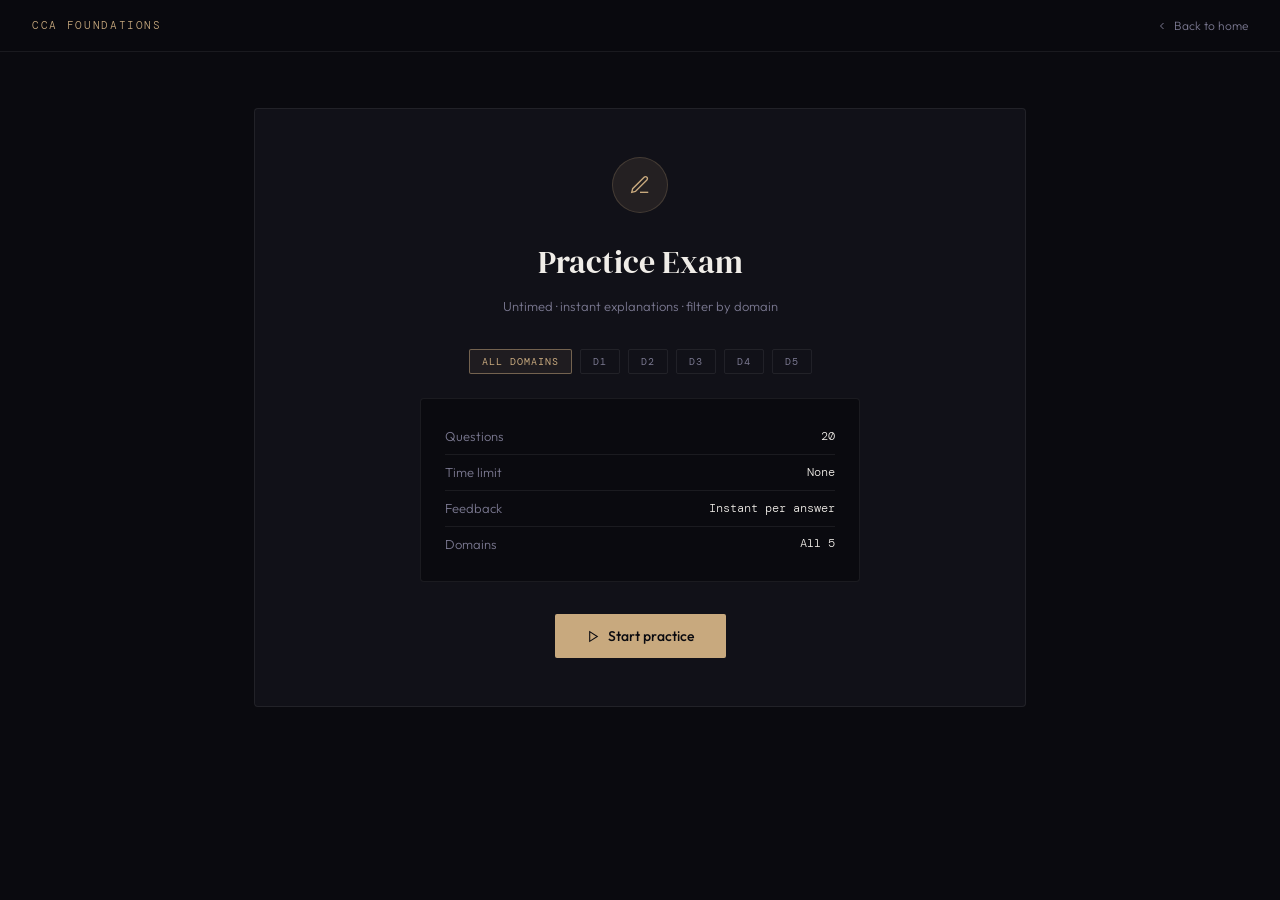
==== practice.html @ 958af28a "Add files via upload" ====
<!DOCTYPE html>
<html lang="en">
<head>
<meta charset="UTF-8">
<meta name="viewport" content="width=device-width, initial-scale=1.0">
<title>Practice Exam — CCA Foundations</title>
<link rel="preconnect" href="https://fonts.googleapis.com">
<link rel="preconnect" href="https://fonts.gstatic.com" crossorigin>
<link href="https://fonts.googleapis.com/css2?family=DM+Serif+Display:ital@0;1&family=DM+Mono:wght@400;500&family=Outfit:wght@300;400;500&display=swap" rel="stylesheet">
<link rel="stylesheet" href="exam-shared.css">
</head>
<body>

<nav>
  <a class="nav-logo" href="index.html">CCA Foundations</a>
  <a class="nav-back" href="index.html">
    <svg width="12" height="12" viewBox="0 0 24 24" fill="none" stroke="currentColor" stroke-width="2"><polyline points="15 18 9 12 15 6"/></svg>
    Back to home
  </a>
</nav>

<main>
  <div id="root"></div>
</main>

<script src="questions-practice.js"></script>
<script>
let state = {
  phase: 'intro',
  current: 0,
  answers: {},
  submitted: {},
  flagged: new Set(),
  filter: 'all'
};

const DOMAIN_NAMES = {1:'Agentic Architecture',2:'Tool Design & MCP',3:'Claude Code Config',4:'Prompt Eng & Output',5:'Context & Reliability'};
const DOMAIN_COLORS = {1:'#378ADD',2:'#1D9E75',3:'#BA7517',4:'#7F77DD',5:'#D85A30'};

function getQueue() {
  if (state.filter === 'all') return PRACTICE_Q.map((_,i) => i);
  const d = parseInt(state.filter);
  return PRACTICE_Q.map((q,i) => q.d === d ? i : -1).filter(x => x >= 0);
}

function render() {
  const root = document.getElementById('root');
  if (state.phase === 'intro') root.innerHTML = introHTML();
  else if (state.phase === 'exam') root.innerHTML = examHTML();
  else root.innerHTML = resultsHTML();
  attachHandlers();
}

function introHTML() {
  const queue = getQueue();
  return `
  <div class="intro-card" style="margin-top:1.5rem">
    <div class="intro-icon">
      <svg width="22" height="22" viewBox="0 0 24 24" fill="none" stroke="currentColor" stroke-width="1.5"><path d="M12 20h9"/><path d="M16.5 3.5a2.121 2.121 0 0 1 3 3L7 19l-4 1 1-4L16.5 3.5z"/></svg>
    </div>
    <h1>Practice Exam</h1>
    <p class="subtitle">Untimed · instant explanations · filter by domain</p>

    <div style="display:flex;gap:8px;justify-content:center;flex-wrap:wrap;margin-bottom:1.5rem">
      ${['all','1','2','3','4','5'].map(f => `
        <button onclick="setFilter('${f}')" style="font-family:'DM Mono',monospace;font-size:10px;letter-spacing:0.1em;text-transform:uppercase;padding:5px 12px;border-radius:2px;border:1px solid ${state.filter===f?'rgba(200,169,126,0.5)':'var(--border)'};background:${state.filter===f?'rgba(200,169,126,0.08)':'transparent'};color:${state.filter===f?'var(--accent)':'var(--muted)'};cursor:pointer;transition:all 0.15s">
          ${f==='all'?'All domains':'D'+f}
        </button>`).join('')}
    </div>

    <div class="rules-box">
      <div class="rule-row"><span class="rule-label">Questions</span><span class="rule-val">${queue.length}</span></div>
      <div class="rule-row"><span class="rule-label">Time limit</span><span class="rule-val">None</span></div>
      <div class="rule-row"><span class="rule-label">Feedback</span><span class="rule-val">Instant per answer</span></div>
      <div class="rule-row"><span class="rule-label">Domains</span><span class="rule-val">${state.filter==='all'?'All 5':'Domain '+state.filter+' only'}</span></div>
    </div>

    <button class="btn-start" onclick="startExam()">
      <svg width="13" height="13" viewBox="0 0 24 24" fill="none" stroke="currentColor" stroke-width="2"><polygon points="5 3 19 12 5 21 5 3"/></svg>
      Start practice
    </button>
  </div>`;
}

function setFilter(f) {
  state.filter = f;
  render();
}

function startExam() {
  state.queue = getQueue();
  state.current = 0;
  state.answers = {};
  state.submitted = {};
  state.flagged = new Set();
  state.phase = 'exam';
  render();
}

function examHTML() {
  const qi = state.queue[state.current];
  const q = PRACTICE_Q[qi];
  const total = state.queue.length;
  const answered = Object.keys(state.answers).length;
  const correct = Object.keys(state.submitted).filter(k => state.answers[state.queue[parseInt(k)]] === PRACTICE_Q[state.queue[parseInt(k)]].c).length;
  const isSub = state.submitted[state.current] !== undefined;
  const isFlagged = state.flagged.has(state.current);

  const qnavHTML = state.queue.map((qi2, i) => {
    let cls = 'qn';
    if (i === state.current) cls += ' current';
    else if (state.submitted[i] !== undefined) {
      cls += state.answers[state.queue[i]] === PRACTICE_Q[state.queue[i]].c ? ' correct-nav' : ' wrong-nav';
    } else if (state.answers[state.queue[i]] !== undefined) cls += ' answered';
    else if (state.flagged.has(i)) cls += ' flagged-nav';
    return `<button class="${cls}" onclick="goTo(${i})">${i+1}</button>`;
  }).join('');

  const optsHTML = q.opts.map((o, i) => {
    let cls = 'opt';
    if (isSub) {
      if (i === q.c) cls += ' correct';
      else if (state.answers[state.current] === i) cls += ' wrong';
    } else {
      if (state.answers[state.current] === i) cls += ' sel';
    }
    return `<button class="${cls}" onclick="pick(${i})" ${isSub?'disabled':''}><span class="opt-letter">${String.fromCharCode(65+i)}.</span><span>${o.replace(/`([^`]+)`/g,'<code>$1</code>')}</span></button>`;
  }).join('');

  const expCls = 'exp' + (isSub?' show':'') + (isSub && state.answers[state.current] !== q.c?' bad':'');

  return `
  <div style="display:flex;align-items:center;justify-content:space-between;padding:0.75rem 0;margin-bottom:0.75rem;gap:1rem;flex-wrap:wrap">
    <div style="display:flex;gap:16px;font-family:'DM Mono',monospace;font-size:11px;color:var(--muted)">
      <span>Answered: <strong style="color:var(--text)">${answered}/${total}</strong></span>
      <span>Correct: <strong style="color:var(--green)">${correct}</strong></span>
    </div>
    <button onclick="showResults()" style="font-family:'DM Mono',monospace;font-size:10px;text-transform:uppercase;letter-spacing:0.1em;padding:6px 14px;border-radius:2px;border:1px solid var(--border2);background:transparent;color:var(--muted);cursor:pointer">Finish &amp; review</button>
  </div>

  <div class="qnav">${qnavHTML}</div>

  <div class="q-card">
    <div class="q-top">
      <div>
        <span class="scenario-pill ${q.sc}">${q.s}</span>
        <div class="q-meta">Q${state.current+1} of ${total} &nbsp;·&nbsp; Domain ${q.d}</div>
      </div>
      <button class="flag-btn ${isFlagged?'flagged':''}" onclick="toggleFlag()">${isFlagged?'Flagged':'Flag'}</button>
    </div>
    <div class="q-text">${q.q.replace(/`([^`]+)`/g,'<code>$1</code>')}</div>
    <div class="opts">${optsHTML}</div>
    <div class="${expCls}">
      <div class="exp-hdr">${isSub?(state.answers[state.current]===q.c?'Correct':'Incorrect — correct: '+String.fromCharCode(65+q.c)):'Explanation'}</div>
      ${q.exp}
    </div>
    <div class="nav-row">
      <button class="btn btn-submit-ans" onclick="submitOne()" ${(state.answers[state.current]===undefined||isSub)?'disabled':''}>${isSub?'Submitted':'Submit answer'}</button>
      ${state.current>0?`<button class="btn" onclick="goTo(${state.current-1})">← Prev</button>`:''}
      ${state.current<total-1?`<button class="btn" onclick="goTo(${state.current+1})" ${!isSub?'disabled':''}>Next →</button>`:
        `<button class="btn btn-submit-ans" onclick="showResults()" ${!isSub?'disabled':''}>View results →</button>`}
      <button class="skip-link" onclick="skip()">skip</button>
    </div>
  </div>`;
}

function resultsHTML() {
  const total = state.queue.length;
  const correct = state.queue.filter((qi,i) => state.answers[i] === PRACTICE_Q[qi].c).length;
  const skipped = state.queue.filter((qi,i) => state.answers[i] === undefined).length;
  const pct = Math.round(correct/total*100);
  const scaled = Math.round(100+(correct/total)*900);
  const pass = scaled >= 720;

  const dMap = {};
  state.queue.forEach((qi,i) => {
    const d = PRACTICE_Q[qi].d;
    if (!dMap[d]) dMap[d] = {c:0,t:0};
    dMap[d].t++;
    if (state.answers[i]===PRACTICE_Q[qi].c) dMap[d].c++;
  });

  return `
  <div style="margin-top:1rem">
    <div class="score-grid">
      <div class="score-cell"><span class="score-num" style="color:${pass?'var(--green)':'var(--red)'}">${correct}/${total}</span><span class="score-lbl">Score</span></div>
      <div class="score-cell"><span class="score-num" style="color:${pass?'var(--green)':'var(--red)'}">${scaled}</span><span class="score-lbl">Scaled</span></div>
      <div class="score-cell"><span class="score-num" style="color:${pass?'var(--green)':'var(--red)'};">${pass?'Pass':'Fail'}</span><span class="score-lbl">Result</span></div>
      <div class="score-cell"><span class="score-num" style="font-size:2rem">${skipped}</span><span class="score-lbl">Skipped</span></div>
    </div>

    <div class="domain-breakdown">
      <div class="db-header">Performance by domain</div>
      ${Object.entries(dMap).map(([d,s]) => `
        <div class="db-row">
          <div class="db-label">D${d}: ${DOMAIN_NAMES[d]||''}</div>
          <div class="db-bar-bg"><div class="db-bar" style="width:${Math.round(s.c/s.t*100)}%;background:${DOMAIN_COLORS[d]||'#888'}"></div></div>
          <div class="db-pct">${s.c}/${s.t} (${Math.round(s.c/s.t*100)}%)</div>
        </div>`).join('')}
    </div>

    <div class="review-section">
      <div class="db-header">Question review</div>
      ${state.queue.map((qi,i) => {
        const q = PRACTICE_Q[qi];
        const ans = state.answers[i];
        const ok = ans === q.c;
        const skip = ans === undefined;
        return `<div class="review-item">
          <div class="ri ${skip?'ri-skip':ok?'ri-correct':'ri-wrong'}">${skip?'—':ok?'✓':'✗'}</div>
          <div class="ri-body">
            <div class="ri-meta">Q${i+1} · D${q.d} · ${q.s}</div>
            <div class="ri-q">${q.q.replace(/<code>|<\/code>/g,'').replace(/`([^`]+)`/g,'$1').substring(0,100)}…</div>
            ${!ok&&!skip?`<div class="ri-correction">Your: ${ans!==undefined?String.fromCharCode(65+ans):'—'} &nbsp;·&nbsp; Correct: ${String.fromCharCode(65+q.c)}</div>`:''}
            ${ok?`<div class="ri-ok">Correct</div>`:''}
          </div>
        </div>`;
      }).join('')}
    </div>

    <div style="display:flex;gap:1rem;flex-wrap:wrap">
      <button class="restart-btn" onclick="resetExam()">← Retake</button>
      <a href="proctored.html" style="display:inline-flex;align-items:center;gap:8px;padding:11px 24px;border-radius:2px;border:1px solid rgba(200,169,126,0.3);background:rgba(200,169,126,0.06);color:var(--accent);font-family:'Outfit',sans-serif;font-size:13px;text-decoration:none;margin-top:1.5rem">Try the proctored exam →</a>
    </div>
  </div>`;
}

function pick(i) {
  if (state.submitted[state.current] !== undefined) return;
  state.answers[state.current] = i;
  document.querySelectorAll('.opt').forEach((el,idx) => {
    el.className = 'opt' + (idx===i?' sel':'');
  });
  document.querySelector('.btn-submit-ans').disabled = false;
}

function submitOne() {
  if (state.answers[state.current] === undefined) return;
  if (state.submitted[state.current] !== undefined) return;
  state.submitted[state.current] = true;
  render();
}

function skip() {
  state.submitted[state.current] = true;
  if (state.current < state.queue.length - 1) goTo(state.current + 1);
  else showResults();
}

function toggleFlag() {
  if (state.flagged.has(state.current)) state.flagged.delete(state.current);
  else state.flagged.add(state.current);
  render();
}

function goTo(i) { state.current = i; render(); }
function showResults() { state.phase = 'results'; render(); }
function resetExam() { state.phase = 'intro'; render(); }

function attachHandlers() {
  window.setFilter = setFilter;
  window.startExam = startExam;
  window.pick = pick;
  window.submitOne = submitOne;
  window.skip = skip;
  window.toggleFlag = toggleFlag;
  window.goTo = goTo;
  window.showResults = showResults;
  window.resetExam = resetExam;
}

render();
</script>
</body>
</html>
---- exam-shared.css ----
/* exam-shared.css — shared styles for both exam pages */
:root {
  --bg: #0a0a0f;
  --surface: #111118;
  --surface2: #1a1a24;
  --border: rgba(255,255,255,0.07);
  --border2: rgba(255,255,255,0.14);
  --text: #f0ede8;
  --muted: #7a7890;
  --accent: #c8a97e;
  --accent2: #7e9cc8;
  --green: #6dbf8f;
  --red: #bf6d6d;
  --amber: #c8a040;
}

*, *::before, *::after { box-sizing: border-box; margin: 0; padding: 0; }
html { scroll-behavior: smooth; }

body {
  background: var(--bg);
  color: var(--text);
  font-family: 'Outfit', sans-serif;
  font-weight: 300;
  line-height: 1.6;
  min-height: 100vh;
}

/* NAV */
nav {
  position: sticky;
  top: 0;
  z-index: 100;
  display: flex;
  align-items: center;
  justify-content: space-between;
  padding: 1rem 2rem;
  border-bottom: 1px solid var(--border);
  background: rgba(10,10,15,0.95);
  backdrop-filter: blur(16px);
  gap: 1rem;
  flex-wrap: wrap;
}

.nav-logo {
  font-family: 'DM Mono', monospace;
  font-size: 11px;
  color: var(--accent);
  letter-spacing: 0.15em;
  text-transform: uppercase;
  text-decoration: none;
}

.nav-back {
  font-size: 12px;
  color: var(--muted);
  text-decoration: none;
  display: flex;
  align-items: center;
  gap: 6px;
  transition: color 0.2s;
}
.nav-back:hover { color: var(--text); }

/* MAIN */
main {
  max-width: 820px;
  margin: 0 auto;
  padding: 2rem 1.5rem 4rem;
}

/* INTRO CARD */
.intro-card {
  background: var(--surface);
  border: 1px solid var(--border);
  border-radius: 4px;
  padding: 3rem 2.5rem;
  text-align: center;
  margin-top: 1rem;
}

.intro-icon {
  width: 56px;
  height: 56px;
  border-radius: 50%;
  background: rgba(200,169,126,0.1);
  border: 1px solid rgba(200,169,126,0.2);
  display: flex;
  align-items: center;
  justify-content: center;
  margin: 0 auto 1.5rem;
  color: var(--accent);
}

.intro-card h1 {
  font-family: 'DM Serif Display', serif;
  font-size: 2rem;
  margin-bottom: 0.5rem;
  font-weight: 400;
}

.intro-card .subtitle {
  font-size: 13px;
  color: var(--muted);
  margin-bottom: 2rem;
}

.rules-box {
  background: var(--bg);
  border: 1px solid var(--border);
  border-radius: 4px;
  padding: 1.25rem 1.5rem;
  margin: 0 auto 2rem;
  max-width: 440px;
  text-align: left;
}

.rule-row {
  display: flex;
  justify-content: space-between;
  align-items: center;
  padding: 7px 0;
  border-bottom: 1px solid var(--border);
  font-size: 13px;
}

.rule-row:last-child { border-bottom: none; }
.rule-label { color: var(--muted); }
.rule-val { font-family: 'DM Mono', monospace; font-size: 12px; color: var(--text); }

.btn-start {
  display: inline-flex;
  align-items: center;
  gap: 8px;
  background: var(--accent);
  color: #0a0a0f;
  font-family: 'Outfit', sans-serif;
  font-size: 14px;
  font-weight: 500;
  padding: 13px 32px;
  border-radius: 2px;
  border: none;
  cursor: pointer;
  transition: opacity 0.2s;
}

.btn-start:hover { opacity: 0.85; }

/* TIMER BAR */
.timer-bar {
  display: flex;
  align-items: center;
  justify-content: space-between;
  padding: 12px 16px;
  background: var(--surface);
  border: 1px solid var(--border);
  border-radius: 4px;
  margin-bottom: 1rem;
  gap: 1rem;
  flex-wrap: wrap;
}

.timer-left { display: flex; align-items: center; gap: 20px; }

.t-label { font-size: 10px; color: var(--muted); text-transform: uppercase; letter-spacing: 0.1em; font-family: 'DM Mono', monospace; }
.t-val { font-size: 20px; font-weight: 500; font-family: 'DM Mono', monospace; color: var(--text); font-variant-numeric: tabular-nums; }
.t-val.warn { color: var(--amber); }
.t-val.danger { color: var(--red); animation: blink 1s ease infinite; }

@keyframes blink { 0%,100%{opacity:1} 50%{opacity:0.5} }

.pbar-wrap { display: flex; align-items: center; gap: 10px; }
.pbar-bg { width: 120px; height: 3px; background: var(--border2); border-radius: 2px; overflow: hidden; }
.pbar-fill { height: 100%; border-radius: 2px; background: var(--accent); transition: width 1s linear; }
.pbar-fill.warn { background: var(--amber); }
.pbar-fill.danger { background: var(--red); }

/* Q-NAV GRID */
.qnav {
  display: flex;
  flex-wrap: wrap;
  gap: 4px;
  margin-bottom: 1rem;
  padding: 12px;
  background: var(--surface);
  border: 1px solid var(--border);
  border-radius: 4px;
}

.qn {
  width: 28px;
  height: 28px;
  display: flex;
  align-items: center;
  justify-content: center;
  font-family: 'DM Mono', monospace;
  font-size: 10px;
  border-radius: 2px;
  border: 1px solid var(--border);
  background: var(--bg);
  color: var(--muted);
  cursor: pointer;
  transition: all 0.15s;
}

.qn:hover { border-color: var(--border2); color: var(--text); }
.qn.current { border-color: var(--accent); color: var(--accent); background: rgba(200,169,126,0.08); }
.qn.answered { background: var(--surface2); color: var(--text); border-color: var(--border2); }
.qn.correct-nav { background: rgba(109,191,143,0.12); border-color: rgba(109,191,143,0.4); color: var(--green); }
.qn.wrong-nav { background: rgba(191,109,109,0.12); border-color: rgba(191,109,109,0.4); color: var(--red); }
.qn.flagged-nav { border-color: var(--amber); color: var(--amber); background: rgba(200,160,64,0.08); }

/* Q-CARD */
.q-card {
  background: var(--surface);
  border: 1px solid var(--border);
  border-radius: 4px;
  padding: 1.75rem;
}

.q-top {
  display: flex;
  align-items: flex-start;
  justify-content: space-between;
  gap: 1rem;
  margin-bottom: 1rem;
}

.scenario-pill {
  display: inline-block;
  font-family: 'DM Mono', monospace;
  font-size: 10px;
  letter-spacing: 0.1em;
  text-transform: uppercase;
  padding: 3px 10px;
  border-radius: 2px;
  margin-bottom: 6px;
}

.sp-1 { background: rgba(109,191,143,0.1); color: #6dbf8f; border: 1px solid rgba(109,191,143,0.2); }
.sp-2 { background: rgba(126,156,200,0.1); color: #7e9cc8; border: 1px solid rgba(126,156,200,0.2); }
.sp-3 { background: rgba(200,169,126,0.1); color: #c8a97e; border: 1px solid rgba(200,169,126,0.2); }
.sp-4 { background: rgba(191,109,109,0.1); color: #bf6d6d; border: 1px solid rgba(191,109,109,0.2); }
.sp-5 { background: rgba(200,160,64,0.1); color: #c8a040; border: 1px solid rgba(200,160,64,0.2); }
.sp-6 { background: rgba(150,120,200,0.1); color: #9678c8; border: 1px solid rgba(150,120,200,0.2); }

.q-meta { font-size: 11px; color: var(--muted); font-family: 'DM Mono', monospace; }

.flag-btn {
  font-family: 'DM Mono', monospace;
  font-size: 10px;
  letter-spacing: 0.08em;
  text-transform: uppercase;
  padding: 5px 12px;
  border-radius: 2px;
  border: 1px solid var(--border);
  background: transparent;
  color: var(--muted);
  cursor: pointer;
  transition: all 0.2s;
  flex-shrink: 0;
}
.flag-btn:hover { border-color: var(--border2); color: var(--text); }
.flag-btn.flagged { border-color: var(--amber); color: var(--amber); background: rgba(200,160,64,0.08); }

.q-text {
  font-size: 14px;
  color: var(--text);
  line-height: 1.7;
  margin-bottom: 1.25rem;
}

.q-text code {
  font-family: 'DM Mono', monospace;
  font-size: 12px;
  background: var(--surface2);
  border: 1px solid var(--border2);
  padding: 1px 6px;
  border-radius: 2px;
  color: var(--accent);
}

/* OPTIONS */
.opts { display: flex; flex-direction: column; gap: 6px; }

.opt {
  width: 100%;
  text-align: left;
  background: var(--bg);
  border: 1px solid var(--border);
  border-radius: 2px;
  padding: 11px 14px;
  cursor: pointer;
  font-size: 13px;
  color: var(--text);
  line-height: 1.55;
  display: flex;
  gap: 12px;
  align-items: flex-start;
  font-family: 'Outfit', sans-serif;
  font-weight: 300;
  transition: border-color 0.15s, background 0.15s;
}
.opt:hover:not(:disabled) { border-color: var(--border2); background: var(--surface2); }
.opt:disabled { cursor: default; }

.opt-letter {
  font-family: 'DM Mono', monospace;
  font-size: 11px;
  color: var(--muted);
  min-width: 16px;
  margin-top: 2px;
  flex-shrink: 0;
}

.opt.sel { border-color: rgba(126,156,200,0.5); background: rgba(126,156,200,0.07); }
.opt.sel .opt-letter { color: var(--accent2); }

.opt.correct { border-color: rgba(109,191,143,0.5); background: rgba(109,191,143,0.07); }
.opt.correct .opt-letter { color: var(--green); }

.opt.wrong { border-color: rgba(191,109,109,0.5); background: rgba(191,109,109,0.07); }
.opt.wrong .opt-letter { color: var(--red); }

.opt code {
  font-family: 'DM Mono', monospace;
  font-size: 11px;
  background: var(--surface2);
  border: 1px solid var(--border2);
  padding: 0 5px;
  border-radius: 2px;
  color: var(--accent);
}

/* EXPLANATION */
.exp {
  margin-top: 1rem;
  padding: 12px 14px;
  background: var(--bg);
  border: 1px solid var(--border);
  border-left: 2px solid var(--green);
  border-radius: 2px;
  font-size: 12px;
  color: var(--muted);
  line-height: 1.65;
  display: none;
}
.exp.show { display: block; }
.exp.bad { border-left-color: var(--red); }
.exp-hdr { font-family: 'DM Mono', monospace; font-size: 10px; text-transform: uppercase; letter-spacing: 0.1em; margin-bottom: 6px; color: var(--text); }

/* NAV ROW */
.nav-row {
  display: flex;
  gap: 8px;
  margin-top: 1.25rem;
  flex-wrap: wrap;
  align-items: center;
}

.btn {
  padding: 9px 18px;
  border-radius: 2px;
  border: 1px solid var(--border2);
  background: transparent;
  color: var(--text);
  font-family: 'Outfit', sans-serif;
  font-size: 13px;
  cursor: pointer;
  transition: background 0.15s;
}
.btn:hover { background: var(--surface2); }
.btn:disabled { opacity: 0.35; cursor: default; }

.btn-submit-ans {
  background: var(--accent);
  border-color: var(--accent);
  color: #0a0a0f;
  font-weight: 500;
}
.btn-submit-ans:hover { opacity: 0.85; background: var(--accent); }

.btn-end {
  background: var(--red);
  border-color: var(--red);
  color: #fff;
  font-weight: 500;
  font-size: 12px;
  padding: 8px 16px;
}
.btn-end:hover { opacity: 0.85; background: var(--red); }

.skip-link {
  font-size: 12px;
  color: var(--muted);
  background: none;
  border: none;
  cursor: pointer;
  font-family: 'Outfit', sans-serif;
  text-decoration: underline;
  padding: 0;
}
.skip-link:hover { color: var(--text); }

/* RESULTS */
.score-grid {
  display: grid;
  grid-template-columns: repeat(auto-fit, minmax(140px, 1fr));
  gap: 1px;
  background: var(--border);
  border: 1px solid var(--border);
  border-radius: 4px;
  overflow: hidden;
  margin-bottom: 1.5rem;
}

.score-cell {
  background: var(--surface);
  padding: 1.25rem;
  text-align: center;
}

.score-num {
  font-family: 'DM Serif Display', serif;
  font-size: 2.5rem;
  display: block;
  line-height: 1;
  margin-bottom: 6px;
}

.score-lbl {
  font-size: 11px;
  color: var(--muted);
  text-transform: uppercase;
  letter-spacing: 0.08em;
  font-family: 'DM Mono', monospace;
}

.domain-breakdown { margin-bottom: 1.5rem; }

.db-header {
  font-family: 'DM Mono', monospace;
  font-size: 10px;
  text-transform: uppercase;
  letter-spacing: 0.12em;
  color: var(--muted);
  margin-bottom: 10px;
  padding: 0 0 8px;
  border-bottom: 1px solid var(--border);
}

.db-row {
  display: flex;
  align-items: center;
  gap: 12px;
  padding: 10px 0;
  border-bottom: 1px solid var(--border);
  font-size: 12px;
}
.db-row:last-child { border-bottom: none; }

.db-label { flex: 1; color: var(--text); }
.db-bar-bg { width: 100px; height: 3px; background: var(--border2); border-radius: 2px; overflow: hidden; flex-shrink: 0; }
.db-bar { height: 100%; border-radius: 2px; }
.db-pct { font-family: 'DM Mono', monospace; font-size: 11px; color: var(--muted); min-width: 50px; text-align: right; }

.review-section { margin-bottom: 1.5rem; }

.review-item {
  display: flex;
  gap: 10px;
  padding: 10px 0;
  border-bottom: 1px solid var(--border);
  font-size: 12px;
  align-items: flex-start;
}
.review-item:last-child { border-bottom: none; }

.ri { min-width: 16px; font-size: 13px; }
.ri-correct { color: var(--green); }
.ri-wrong { color: var(--red); }
.ri-skip { color: var(--muted); }

.ri-body { flex: 1; }
.ri-meta { font-family: 'DM Mono', monospace; font-size: 10px; color: var(--muted); margin-bottom: 3px; }
.ri-q { color: var(--text); line-height: 1.5; }
.ri-correction { font-size: 11px; color: var(--red); margin-top: 3px; }
.ri-ok { font-size: 11px; color: var(--green); margin-top: 3px; }

.timed-out {
  background: rgba(191,109,109,0.1);
  border: 1px solid rgba(191,109,109,0.3);
  border-radius: 4px;
  padding: 12px 16px;
  font-size: 13px;
  color: var(--red);
  margin-bottom: 1rem;
  font-family: 'DM Mono', monospace;
}

.restart-btn {
  display: inline-flex;
  align-items: center;
  gap: 8px;
  padding: 11px 24px;
  border-radius: 2px;
  border: 1px solid var(--border2);
  background: transparent;
  color: var(--text);
  font-family: 'Outfit', sans-serif;
  font-size: 13px;
  cursor: pointer;
  margin-top: 1.5rem;
  transition: background 0.15s;
}
.restart-btn:hover { background: var(--surface2); }
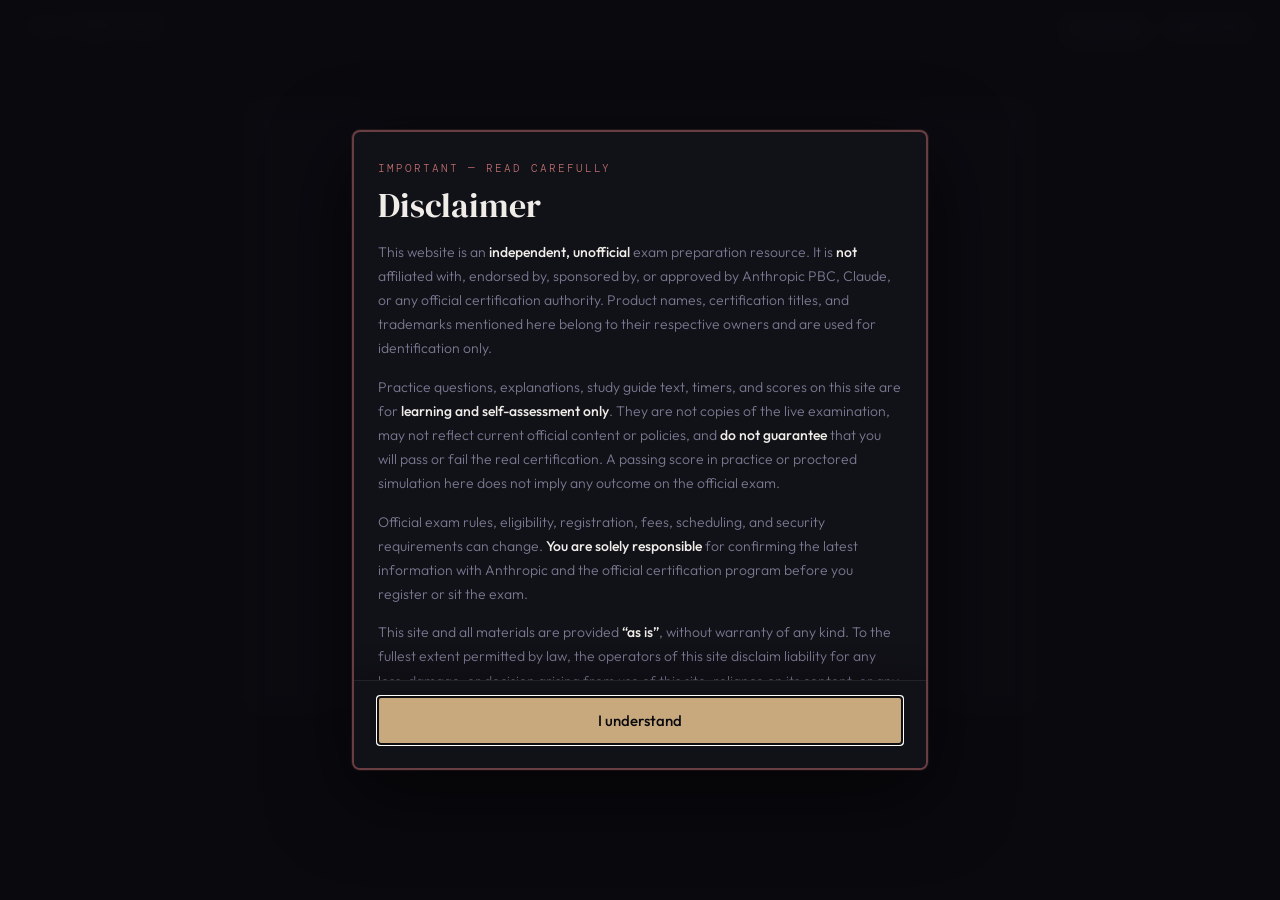
==== commit d82c9e75: "disclaimer" ====
--- a/practice.html
+++ b/practice.html
@@ -8,15 +8,27 @@
 <link rel="preconnect" href="https://fonts.gstatic.com" crossorigin>
 <link href="https://fonts.googleapis.com/css2?family=DM+Serif+Display:ital@0;1&family=DM+Mono:wght@400;500&family=Outfit:wght@300;400;500&display=swap" rel="stylesheet">
 <link rel="stylesheet" href="exam-shared.css">
+<link rel="stylesheet" href="disclaimer-modal.css">
+<script type="text/javascript">
+    (function(c,l,a,r,i,t,y){
+        c[a]=c[a]||function(){(c[a].q=c[a].q||[]).push(arguments)};
+        t=l.createElement(r);t.async=1;t.src="https://www.clarity.ms/tag/"+i;
+        y=l.getElementsByTagName(r)[0];y.parentNode.insertBefore(t,y);
+    })(window, document, "clarity", "script", "w9178he6sz");
+</script>
+<script src="disclaimer-modal.js" defer></script>
 </head>
 <body>
 
 <nav>
   <a class="nav-logo" href="index.html">CCA Foundations</a>
-  <a class="nav-back" href="index.html">
-    <svg width="12" height="12" viewBox="0 0 24 24" fill="none" stroke="currentColor" stroke-width="2"><polyline points="15 18 9 12 15 6"/></svg>
-    Back to home
-  </a>
+  <div class="nav-disclaimer-wrap">
+    <button type="button" class="js-open-disclaimer">Disclaimer</button>
+    <a class="nav-back" href="index.html">
+      <svg width="12" height="12" viewBox="0 0 24 24" fill="none" stroke="currentColor" stroke-width="2"><polyline points="15 18 9 12 15 6"/></svg>
+      Back to home
+    </a>
+  </div>
 </nav>
 
 <main>
--- a/disclaimer-modal.css
+++ b/disclaimer-modal.css
@@ -0,0 +1,160 @@
+/* Disclaimer modal — shared across pages */
+.disclaimer-modal-overlay {
+  position: fixed;
+  inset: 0;
+  z-index: 10000;
+  display: flex;
+  align-items: center;
+  justify-content: center;
+  padding: 1.25rem;
+  background: rgba(10, 10, 15, 0.82);
+  backdrop-filter: blur(10px);
+  opacity: 0;
+  visibility: hidden;
+  transition: opacity 0.25s ease, visibility 0.25s ease;
+}
+
+.disclaimer-modal-overlay.is-open {
+  opacity: 1;
+  visibility: visible;
+}
+
+.disclaimer-modal-panel {
+  width: 100%;
+  max-width: 36rem;
+  max-height: min(88vh, 40rem);
+  display: flex;
+  flex-direction: column;
+  overflow: hidden;
+  border: 2px solid rgba(191, 109, 109, 0.5);
+  border-radius: 8px;
+  background: var(--surface, #111118);
+  box-shadow: 0 24px 80px rgba(0, 0, 0, 0.55), 0 0 0 1px rgba(191, 109, 109, 0.15);
+  padding: 0;
+}
+
+/* Only the legal copy scrolls; button stays visible at the bottom */
+.disclaimer-modal-scroll {
+  flex: 1 1 auto;
+  min-height: 0;
+  overflow-y: auto;
+  padding: 1.75rem 1.5rem 1rem;
+  -webkit-overflow-scrolling: touch;
+}
+
+.disclaimer-modal-kicker {
+  font-family: 'DM Mono', monospace;
+  font-size: 11px;
+  letter-spacing: 0.18em;
+  text-transform: uppercase;
+  color: var(--red, #bf6d6d);
+  display: block;
+  margin-bottom: 0.5rem;
+}
+
+.disclaimer-modal-title {
+  font-family: 'DM Serif Display', serif;
+  font-size: clamp(1.5rem, 4vw, 2.15rem);
+  line-height: 1.12;
+  color: var(--text, #f0ede8);
+  margin-bottom: 1rem;
+  font-weight: 400;
+}
+
+.disclaimer-modal-body p {
+  font-size: 14px;
+  color: var(--muted, #7a7890);
+  line-height: 1.72;
+  margin-bottom: 0.9rem;
+  max-width: 65ch;
+}
+
+.disclaimer-modal-body p:last-of-type {
+  margin-bottom: 0;
+}
+
+.disclaimer-modal-body strong {
+  color: var(--text, #f0ede8);
+  font-weight: 500;
+}
+
+.disclaimer-modal-actions {
+  flex-shrink: 0;
+  margin-top: 0;
+  padding: 1rem 1.5rem 1.5rem;
+  border-top: 1px solid var(--border, rgba(255, 255, 255, 0.07));
+  background: var(--surface, #111118);
+  box-shadow: 0 -8px 24px rgba(0, 0, 0, 0.25);
+}
+
+.disclaimer-modal-btn {
+  width: 100%;
+  font-family: 'Outfit', sans-serif;
+  font-size: 15px;
+  font-weight: 500;
+  padding: 14px 20px;
+  border: none;
+  border-radius: 2px;
+  cursor: pointer;
+  background: var(--accent, #c8a97e);
+  color: #0a0a0f;
+  transition: opacity 0.2s;
+}
+
+.disclaimer-modal-btn:hover {
+  opacity: 0.9;
+}
+
+body.disclaimer-modal-open {
+  overflow: hidden;
+}
+
+/* Trigger link / button in nav or footer */
+.js-open-disclaimer {
+  font-family: 'DM Mono', monospace;
+  font-size: 11px;
+  letter-spacing: 0.06em;
+  color: var(--muted, #7a7890);
+  background: none;
+  border: none;
+  cursor: pointer;
+  text-decoration: underline;
+  text-underline-offset: 3px;
+  padding: 0;
+}
+
+.js-open-disclaimer:hover {
+  color: var(--text, #f0ede8);
+}
+
+.nav-disclaimer-wrap {
+  display: flex;
+  align-items: center;
+  gap: 0.75rem;
+}
+
+/* Home page nav: match .nav-links link style */
+.nav-links button.js-open-disclaimer {
+  font-family: 'Outfit', sans-serif;
+  font-size: 13px;
+  font-weight: 300;
+  color: var(--muted, #7a7890);
+  letter-spacing: 0.02em;
+  text-decoration: none;
+  background: none;
+  border: none;
+  cursor: pointer;
+  padding: 0;
+  transition: color 0.2s;
+}
+
+.nav-links button.js-open-disclaimer:hover {
+  color: var(--text, #f0ede8);
+}
+
+footer .js-open-disclaimer {
+  font-size: 12px;
+  color: var(--muted, #7a7890);
+  text-decoration: underline;
+  text-underline-offset: 2px;
+}
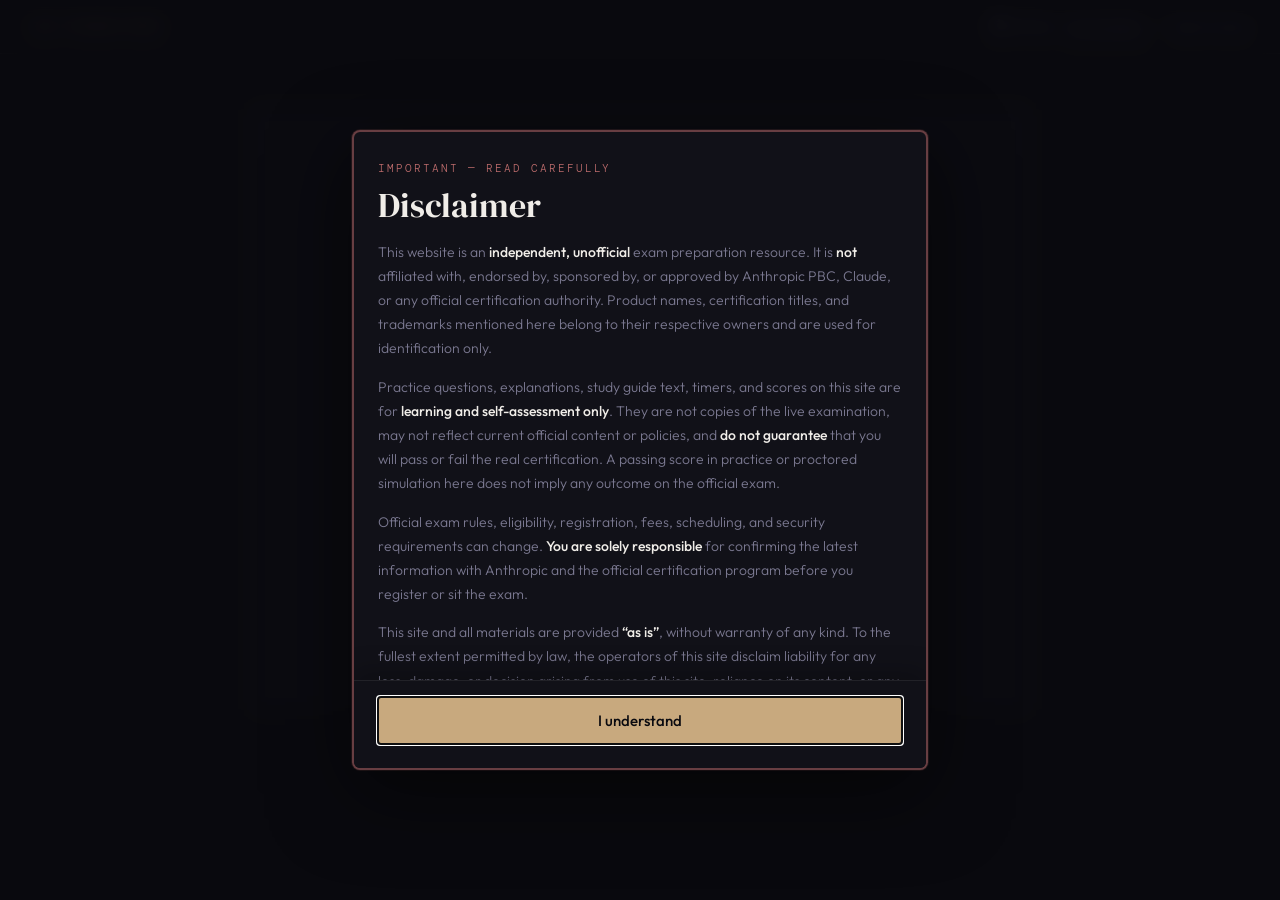
==== commit 54b6949f: "add GH" ====
--- a/practice.html
+++ b/practice.html
@@ -23,6 +23,10 @@
 <nav>
   <a class="nav-logo" href="index.html">CCA Foundations</a>
   <div class="nav-disclaimer-wrap">
+    <a class="nav-github" href="https://github.com/hkyip/cca-exam-prep" target="_blank" rel="noopener noreferrer" aria-label="Star cca-exam-prep on GitHub">
+      <svg width="14" height="14" viewBox="0 0 24 24" aria-hidden="true"><path fill="currentColor" d="M12 0C5.374 0 0 5.373 0 12c0 5.302 3.438 9.8 8.207 11.387.599.111.793-.261.793-.577v-2.234c-3.338.726-4.033-1.416-4.033-1.416-.546-1.387-1.333-1.756-1.333-1.756-1.089-.745.083-.729.083-.729 1.205.084 1.839 1.237 1.839 1.237 1.07 1.834 2.807 1.304 3.492.997.107-.775.418-1.305.762-1.604-2.665-.305-5.467-1.334-5.467-5.931 0-1.311.469-2.381 1.236-3.221-.124-.303-.535-1.524.117-3.176 0 0 1.008-.322 3.301 1.23.957-.266 1.983-.399 3.003-.404 1.02.005 2.047.138 3.006.404 2.291-1.552 3.297-1.23 3.297-1.23.653 1.653.242 2.874.118 3.176.77.84 1.235 1.911 1.235 3.221 0 4.609-2.807 5.624-5.479 5.921.43.372.823 1.102.823 2.222v3.293c0 .319.192.694.801.576C20.566 21.797 24 17.3 24 12c0-6.627-5.373-12-12-12z"/></svg>
+      GitHub
+    </a>
     <button type="button" class="js-open-disclaimer">Disclaimer</button>
     <a class="nav-back" href="index.html">
       <svg width="12" height="12" viewBox="0 0 24 24" fill="none" stroke="currentColor" stroke-width="2"><polyline points="15 18 9 12 15 6"/></svg>
--- a/disclaimer-modal.css
+++ b/disclaimer-modal.css
@@ -133,6 +133,29 @@
   gap: 0.75rem;
 }
 
+/* GitHub repo link (star on GitHub) */
+a.nav-github {
+  display: inline-flex;
+  align-items: center;
+  gap: 6px;
+  font-family: 'Outfit', sans-serif;
+  font-size: 13px;
+  font-weight: 300;
+  color: var(--muted, #7a7890);
+  text-decoration: none;
+  letter-spacing: 0.02em;
+  transition: color 0.2s;
+}
+
+a.nav-github:hover {
+  color: var(--text, #f0ede8);
+}
+
+a.nav-github svg {
+  flex-shrink: 0;
+  opacity: 0.95;
+}
+
 /* Home page nav: match .nav-links link style */
 .nav-links button.js-open-disclaimer {
   font-family: 'Outfit', sans-serif;
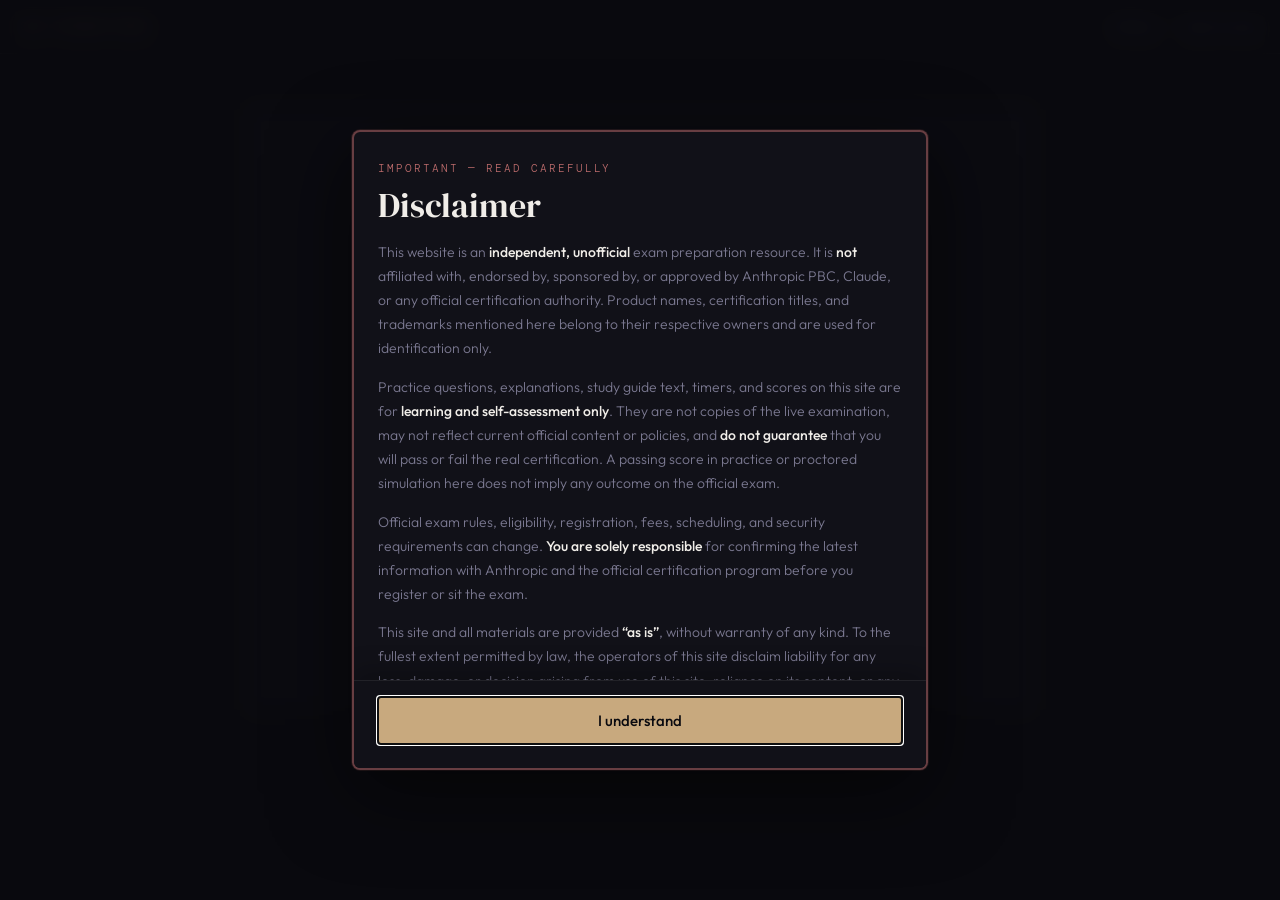
==== commit cc61fc62: "responsive" ====
--- a/practice.html
+++ b/practice.html
@@ -2,7 +2,7 @@
 <html lang="en">
 <head>
 <meta charset="UTF-8">
-<meta name="viewport" content="width=device-width, initial-scale=1.0">
+<meta name="viewport" content="width=device-width, initial-scale=1.0, viewport-fit=cover">
 <title>Practice Exam — CCA Foundations</title>
 <link rel="preconnect" href="https://fonts.googleapis.com">
 <link rel="preconnect" href="https://fonts.gstatic.com" crossorigin>
@@ -24,10 +24,9 @@
   <a class="nav-logo" href="index.html">CCA Foundations</a>
   <div class="nav-disclaimer-wrap">
     <a class="nav-github" href="https://github.com/hkyip/cca-exam-prep" target="_blank" rel="noopener noreferrer" aria-label="Star cca-exam-prep on GitHub">
-      <svg width="14" height="14" viewBox="0 0 24 24" aria-hidden="true"><path fill="currentColor" d="M12 0C5.374 0 0 5.373 0 12c0 5.302 3.438 9.8 8.207 11.387.599.111.793-.261.793-.577v-2.234c-3.338.726-4.033-1.416-4.033-1.416-.546-1.387-1.333-1.756-1.333-1.756-1.089-.745.083-.729.083-.729 1.205.084 1.839 1.237 1.839 1.237 1.07 1.834 2.807 1.304 3.492.997.107-.775.418-1.305.762-1.604-2.665-.305-5.467-1.334-5.467-5.931 0-1.311.469-2.381 1.236-3.221-.124-.303-.535-1.524.117-3.176 0 0 1.008-.322 3.301 1.23.957-.266 1.983-.399 3.003-.404 1.02.005 2.047.138 3.006.404 2.291-1.552 3.297-1.23 3.297-1.23.653 1.653.242 2.874.118 3.176.77.84 1.235 1.911 1.235 3.221 0 4.609-2.807 5.624-5.479 5.921.43.372.823 1.102.823 2.222v3.293c0 .319.192.694.801.576C20.566 21.797 24 17.3 24 12c0-6.627-5.373-12-12-12z"/></svg>
+      
       GitHub
     </a>
-    <button type="button" class="js-open-disclaimer">Disclaimer</button>
     <a class="nav-back" href="index.html">
       <svg width="12" height="12" viewBox="0 0 24 24" fill="none" stroke="currentColor" stroke-width="2"><polyline points="15 18 9 12 15 6"/></svg>
       Back to home
--- a/exam-shared.css
+++ b/exam-shared.css
@@ -24,6 +24,8 @@
   font-weight: 300;
   line-height: 1.6;
   min-height: 100vh;
+  min-height: 100dvh;
+  overflow-x: hidden;
 }
 
 /* NAV */
@@ -34,7 +36,8 @@
   display: flex;
   align-items: center;
   justify-content: space-between;
-  padding: 1rem 2rem;
+  padding: 1rem max(1.25rem, env(safe-area-inset-right)) 1rem max(1.25rem, env(safe-area-inset-left));
+  padding-top: max(1rem, env(safe-area-inset-top));
   border-bottom: 1px solid var(--border);
   background: rgba(10,10,15,0.95);
   backdrop-filter: blur(16px);
@@ -66,7 +69,7 @@
 main {
   max-width: 820px;
   margin: 0 auto;
-  padding: 2rem 1.5rem 4rem;
+  padding: 2rem max(1.25rem, env(safe-area-inset-right)) max(4rem, env(safe-area-inset-bottom)) max(1.25rem, env(safe-area-inset-left));
 }
 
 /* INTRO CARD */
@@ -514,3 +517,113 @@
   transition: background 0.15s;
 }
 .restart-btn:hover { background: var(--surface2); }
+
+/* ---- Mobile / narrow viewports ---- */
+@media (max-width: 640px) {
+  nav {
+    flex-direction: column;
+    align-items: stretch;
+  }
+
+  .nav-disclaimer-wrap {
+    flex-wrap: wrap;
+    justify-content: flex-end;
+    gap: 0.5rem 0.75rem;
+  }
+
+  .intro-card {
+    padding: 2rem 1.25rem;
+  }
+
+  .timer-bar {
+    flex-direction: column;
+    align-items: stretch;
+  }
+
+  .timer-left {
+    flex-wrap: wrap;
+    justify-content: space-between;
+    width: 100%;
+  }
+
+  .pbar-wrap {
+    width: 100%;
+    justify-content: flex-end;
+  }
+
+  .pbar-bg {
+    flex: 1;
+    min-width: 60px;
+    max-width: 100%;
+  }
+
+  .q-card {
+    padding: 1.25rem 1rem;
+  }
+
+  .q-top {
+    flex-direction: column;
+    align-items: flex-start;
+  }
+
+  .flag-btn {
+    align-self: flex-start;
+  }
+
+  .q-text {
+    overflow-wrap: anywhere;
+    word-break: break-word;
+  }
+
+  .opt {
+    padding: 12px 12px;
+    min-height: 44px;
+  }
+
+  .db-row {
+    flex-wrap: wrap;
+    gap: 8px;
+  }
+
+  .db-label {
+    flex: 1 1 100%;
+  }
+
+  .db-bar-bg {
+    flex: 1;
+    min-width: 0;
+    width: auto;
+    max-width: 100%;
+  }
+
+  .db-pct {
+    flex: 0 0 auto;
+    text-align: left;
+  }
+
+  .score-grid {
+    grid-template-columns: 1fr 1fr;
+  }
+
+  .qn {
+    width: 26px;
+    height: 26px;
+    font-size: 9px;
+  }
+}
+
+@media (max-width: 380px) {
+  a.nav-github {
+    font-size: 0;
+    gap: 0;
+    padding: 6px;
+    min-width: 44px;
+    min-height: 44px;
+    justify-content: center;
+  }
+
+  a.nav-github svg {
+    width: 18px;
+    height: 18px;
+  }
+}
--- a/disclaimer-modal.css
+++ b/disclaimer-modal.css
@@ -6,7 +6,7 @@
   display: flex;
   align-items: center;
   justify-content: center;
-  padding: 1.25rem;
+  padding: max(1.25rem, env(safe-area-inset-top)) max(1.25rem, env(safe-area-inset-right)) max(1.25rem, env(safe-area-inset-bottom)) max(1.25rem, env(safe-area-inset-left));
   background: rgba(10, 10, 15, 0.82);
   backdrop-filter: blur(10px);
   opacity: 0;
@@ -156,25 +156,6 @@
   opacity: 0.95;
 }
 
-/* Home page nav: match .nav-links link style */
-.nav-links button.js-open-disclaimer {
-  font-family: 'Outfit', sans-serif;
-  font-size: 13px;
-  font-weight: 300;
-  color: var(--muted, #7a7890);
-  letter-spacing: 0.02em;
-  text-decoration: none;
-  background: none;
-  border: none;
-  cursor: pointer;
-  padding: 0;
-  transition: color 0.2s;
-}
-
-.nav-links button.js-open-disclaimer:hover {
-  color: var(--text, #f0ede8);
-}
-
 footer .js-open-disclaimer {
   font-size: 12px;
   color: var(--muted, #7a7890);
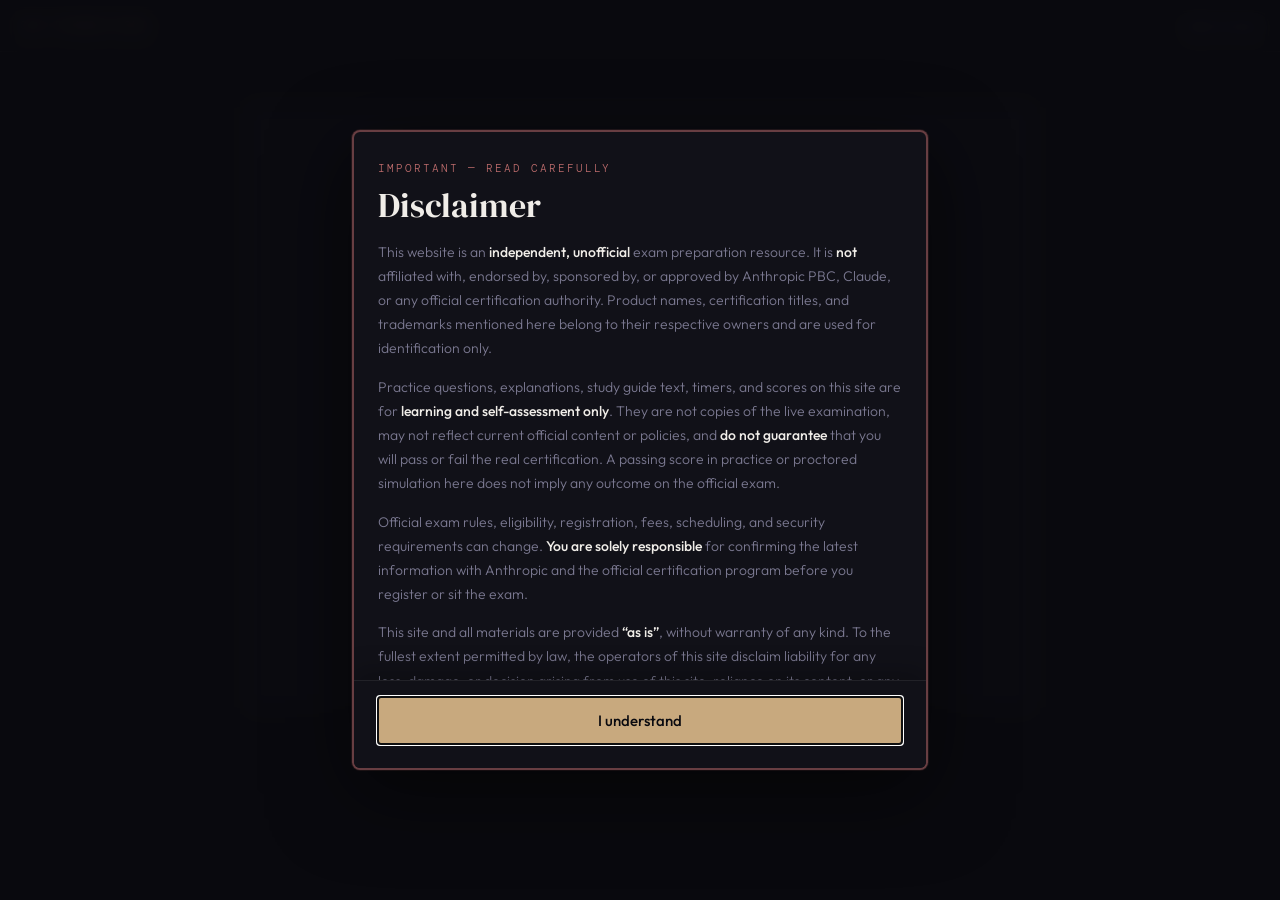
==== commit 58edc122: "headers" ====
--- a/practice.html
+++ b/practice.html
@@ -1,74 +1,93 @@
-<!DOCTYPE html>
+<!doctype html>
 <html lang="en">
-<head>
-<meta charset="UTF-8">
-<meta name="viewport" content="width=device-width, initial-scale=1.0, viewport-fit=cover">
-<title>Practice Exam — CCA Foundations</title>
-<link rel="preconnect" href="https://fonts.googleapis.com">
-<link rel="preconnect" href="https://fonts.gstatic.com" crossorigin>
-<link href="https://fonts.googleapis.com/css2?family=DM+Serif+Display:ital@0;1&family=DM+Mono:wght@400;500&family=Outfit:wght@300;400;500&display=swap" rel="stylesheet">
-<link rel="stylesheet" href="exam-shared.css">
-<link rel="stylesheet" href="disclaimer-modal.css">
-<script type="text/javascript">
-    (function(c,l,a,r,i,t,y){
-        c[a]=c[a]||function(){(c[a].q=c[a].q||[]).push(arguments)};
-        t=l.createElement(r);t.async=1;t.src="https://www.clarity.ms/tag/"+i;
-        y=l.getElementsByTagName(r)[0];y.parentNode.insertBefore(t,y);
-    })(window, document, "clarity", "script", "w9178he6sz");
-</script>
-<script src="disclaimer-modal.js" defer></script>
-</head>
-<body>
-
-<nav>
-  <a class="nav-logo" href="index.html">CCA Foundations</a>
-  <div class="nav-disclaimer-wrap">
-    <a class="nav-github" href="https://github.com/hkyip/cca-exam-prep" target="_blank" rel="noopener noreferrer" aria-label="Star cca-exam-prep on GitHub">
-      
-      GitHub
-    </a>
-    <a class="nav-back" href="index.html">
-      <svg width="12" height="12" viewBox="0 0 24 24" fill="none" stroke="currentColor" stroke-width="2"><polyline points="15 18 9 12 15 6"/></svg>
-      Back to home
-    </a>
-  </div>
-</nav>
-
-<main>
-  <div id="root"></div>
-</main>
-
-<script src="questions-practice.js"></script>
-<script>
-let state = {
-  phase: 'intro',
-  current: 0,
-  answers: {},
-  submitted: {},
-  flagged: new Set(),
-  filter: 'all'
-};
-
-const DOMAIN_NAMES = {1:'Agentic Architecture',2:'Tool Design & MCP',3:'Claude Code Config',4:'Prompt Eng & Output',5:'Context & Reliability'};
-const DOMAIN_COLORS = {1:'#378ADD',2:'#1D9E75',3:'#BA7517',4:'#7F77DD',5:'#D85A30'};
-
-function getQueue() {
-  if (state.filter === 'all') return PRACTICE_Q.map((_,i) => i);
-  const d = parseInt(state.filter);
-  return PRACTICE_Q.map((q,i) => q.d === d ? i : -1).filter(x => x >= 0);
-}
-
-function render() {
-  const root = document.getElementById('root');
-  if (state.phase === 'intro') root.innerHTML = introHTML();
-  else if (state.phase === 'exam') root.innerHTML = examHTML();
-  else root.innerHTML = resultsHTML();
-  attachHandlers();
-}
-
-function introHTML() {
-  const queue = getQueue();
-  return `
+  <head>
+    <meta charset="UTF-8" />
+    <meta
+      name="viewport"
+      content="width=device-width, initial-scale=1.0, viewport-fit=cover"
+    />
+    <title>Practice Exam — CCA Foundations</title>
+    <link rel="preconnect" href="https://fonts.googleapis.com" />
+    <link rel="preconnect" href="https://fonts.gstatic.com" crossorigin />
+    <link
+      href="https://fonts.googleapis.com/css2?family=DM+Serif+Display:ital@0;1&family=DM+Mono:wght@400;500&family=Outfit:wght@300;400;500&display=swap"
+      rel="stylesheet"
+    />
+    <link rel="stylesheet" href="exam-shared.css" />
+    <link rel="stylesheet" href="disclaimer-modal.css" />
+    <script type="text/javascript">
+      (function (c, l, a, r, i, t, y) {
+        c[a] =
+          c[a] ||
+          function () {
+            (c[a].q = c[a].q || []).push(arguments);
+          };
+        t = l.createElement(r);
+        t.async = 1;
+        t.src = "https://www.clarity.ms/tag/" + i;
+        y = l.getElementsByTagName(r)[0];
+        y.parentNode.insertBefore(t, y);
+      })(window, document, "clarity", "script", "w9178he6sz");
+    </script>
+    <script src="disclaimer-modal.js" defer></script>
+  </head>
+  <body>
+    <nav>
+      <a class="nav-logo" href="index.html">CCA Foundations</a>
+      <div class="nav-disclaimer-wrap">
+        <a class="nav-back" href="index.html"> Back to home </a>
+      </div>
+    </nav>
+
+    <main>
+      <div id="root"></div>
+    </main>
+
+    <script src="questions-practice.js"></script>
+    <script>
+      let state = {
+        phase: "intro",
+        current: 0,
+        answers: {},
+        submitted: {},
+        flagged: new Set(),
+        filter: "all",
+      };
+
+      const DOMAIN_NAMES = {
+        1: "Agentic Architecture",
+        2: "Tool Design & MCP",
+        3: "Claude Code Config",
+        4: "Prompt Eng & Output",
+        5: "Context & Reliability",
+      };
+      const DOMAIN_COLORS = {
+        1: "#378ADD",
+        2: "#1D9E75",
+        3: "#BA7517",
+        4: "#7F77DD",
+        5: "#D85A30",
+      };
+
+      function getQueue() {
+        if (state.filter === "all") return PRACTICE_Q.map((_, i) => i);
+        const d = parseInt(state.filter);
+        return PRACTICE_Q.map((q, i) => (q.d === d ? i : -1)).filter(
+          (x) => x >= 0,
+        );
+      }
+
+      function render() {
+        const root = document.getElementById("root");
+        if (state.phase === "intro") root.innerHTML = introHTML();
+        else if (state.phase === "exam") root.innerHTML = examHTML();
+        else root.innerHTML = resultsHTML();
+        attachHandlers();
+      }
+
+      function introHTML() {
+        const queue = getQueue();
+        return `
   <div class="intro-card" style="margin-top:1.5rem">
     <div class="intro-icon">
       <svg width="22" height="22" viewBox="0 0 24 24" fill="none" stroke="currentColor" stroke-width="1.5"><path d="M12 20h9"/><path d="M16.5 3.5a2.121 2.121 0 0 1 3 3L7 19l-4 1 1-4L16.5 3.5z"/></svg>
@@ -77,17 +96,21 @@
     <p class="subtitle">Untimed · instant explanations · filter by domain</p>
 
     <div style="display:flex;gap:8px;justify-content:center;flex-wrap:wrap;margin-bottom:1.5rem">
-      ${['all','1','2','3','4','5'].map(f => `
-        <button onclick="setFilter('${f}')" style="font-family:'DM Mono',monospace;font-size:10px;letter-spacing:0.1em;text-transform:uppercase;padding:5px 12px;border-radius:2px;border:1px solid ${state.filter===f?'rgba(200,169,126,0.5)':'var(--border)'};background:${state.filter===f?'rgba(200,169,126,0.08)':'transparent'};color:${state.filter===f?'var(--accent)':'var(--muted)'};cursor:pointer;transition:all 0.15s">
-          ${f==='all'?'All domains':'D'+f}
-        </button>`).join('')}
+      ${["all", "1", "2", "3", "4", "5"]
+        .map(
+          (f) => `
+        <button onclick="setFilter('${f}')" style="font-family:'DM Mono',monospace;font-size:10px;letter-spacing:0.1em;text-transform:uppercase;padding:5px 12px;border-radius:2px;border:1px solid ${state.filter === f ? "rgba(200,169,126,0.5)" : "var(--border)"};background:${state.filter === f ? "rgba(200,169,126,0.08)" : "transparent"};color:${state.filter === f ? "var(--accent)" : "var(--muted)"};cursor:pointer;transition:all 0.15s">
+          ${f === "all" ? "All domains" : "D" + f}
+        </button>`,
+        )
+        .join("")}
     </div>
 
     <div class="rules-box">
       <div class="rule-row"><span class="rule-label">Questions</span><span class="rule-val">${queue.length}</span></div>
       <div class="rule-row"><span class="rule-label">Time limit</span><span class="rule-val">None</span></div>
       <div class="rule-row"><span class="rule-label">Feedback</span><span class="rule-val">Instant per answer</span></div>
-      <div class="rule-row"><span class="rule-label">Domains</span><span class="rule-val">${state.filter==='all'?'All 5':'Domain '+state.filter+' only'}</span></div>
+      <div class="rule-row"><span class="rule-label">Domains</span><span class="rule-val">${state.filter === "all" ? "All 5" : "Domain " + state.filter + " only"}</span></div>
     </div>
 
     <button class="btn-start" onclick="startExam()">
@@ -95,56 +118,71 @@
       Start practice
     </button>
   </div>`;
-}
-
-function setFilter(f) {
-  state.filter = f;
-  render();
-}
-
-function startExam() {
-  state.queue = getQueue();
-  state.current = 0;
-  state.answers = {};
-  state.submitted = {};
-  state.flagged = new Set();
-  state.phase = 'exam';
-  render();
-}
-
-function examHTML() {
-  const qi = state.queue[state.current];
-  const q = PRACTICE_Q[qi];
-  const total = state.queue.length;
-  const answered = Object.keys(state.answers).length;
-  const correct = Object.keys(state.submitted).filter(k => state.answers[state.queue[parseInt(k)]] === PRACTICE_Q[state.queue[parseInt(k)]].c).length;
-  const isSub = state.submitted[state.current] !== undefined;
-  const isFlagged = state.flagged.has(state.current);
-
-  const qnavHTML = state.queue.map((qi2, i) => {
-    let cls = 'qn';
-    if (i === state.current) cls += ' current';
-    else if (state.submitted[i] !== undefined) {
-      cls += state.answers[state.queue[i]] === PRACTICE_Q[state.queue[i]].c ? ' correct-nav' : ' wrong-nav';
-    } else if (state.answers[state.queue[i]] !== undefined) cls += ' answered';
-    else if (state.flagged.has(i)) cls += ' flagged-nav';
-    return `<button class="${cls}" onclick="goTo(${i})">${i+1}</button>`;
-  }).join('');
-
-  const optsHTML = q.opts.map((o, i) => {
-    let cls = 'opt';
-    if (isSub) {
-      if (i === q.c) cls += ' correct';
-      else if (state.answers[state.current] === i) cls += ' wrong';
-    } else {
-      if (state.answers[state.current] === i) cls += ' sel';
-    }
-    return `<button class="${cls}" onclick="pick(${i})" ${isSub?'disabled':''}><span class="opt-letter">${String.fromCharCode(65+i)}.</span><span>${o.replace(/`([^`]+)`/g,'<code>$1</code>')}</span></button>`;
-  }).join('');
-
-  const expCls = 'exp' + (isSub?' show':'') + (isSub && state.answers[state.current] !== q.c?' bad':'');
-
-  return `
+      }
+
+      function setFilter(f) {
+        state.filter = f;
+        render();
+      }
+
+      function startExam() {
+        state.queue = getQueue();
+        state.current = 0;
+        state.answers = {};
+        state.submitted = {};
+        state.flagged = new Set();
+        state.phase = "exam";
+        render();
+      }
+
+      function examHTML() {
+        const qi = state.queue[state.current];
+        const q = PRACTICE_Q[qi];
+        const total = state.queue.length;
+        const answered = Object.keys(state.answers).length;
+        const correct = Object.keys(state.submitted).filter(
+          (k) =>
+            state.answers[state.queue[parseInt(k)]] ===
+            PRACTICE_Q[state.queue[parseInt(k)]].c,
+        ).length;
+        const isSub = state.submitted[state.current] !== undefined;
+        const isFlagged = state.flagged.has(state.current);
+
+        const qnavHTML = state.queue
+          .map((qi2, i) => {
+            let cls = "qn";
+            if (i === state.current) cls += " current";
+            else if (state.submitted[i] !== undefined) {
+              cls +=
+                state.answers[state.queue[i]] === PRACTICE_Q[state.queue[i]].c
+                  ? " correct-nav"
+                  : " wrong-nav";
+            } else if (state.answers[state.queue[i]] !== undefined)
+              cls += " answered";
+            else if (state.flagged.has(i)) cls += " flagged-nav";
+            return `<button class="${cls}" onclick="goTo(${i})">${i + 1}</button>`;
+          })
+          .join("");
+
+        const optsHTML = q.opts
+          .map((o, i) => {
+            let cls = "opt";
+            if (isSub) {
+              if (i === q.c) cls += " correct";
+              else if (state.answers[state.current] === i) cls += " wrong";
+            } else {
+              if (state.answers[state.current] === i) cls += " sel";
+            }
+            return `<button class="${cls}" onclick="pick(${i})" ${isSub ? "disabled" : ""}><span class="opt-letter">${String.fromCharCode(65 + i)}.</span><span>${o.replace(/`([^`]+)`/g, "<code>$1</code>")}</span></button>`;
+          })
+          .join("");
+
+        const expCls =
+          "exp" +
+          (isSub ? " show" : "") +
+          (isSub && state.answers[state.current] !== q.c ? " bad" : "");
+
+        return `
   <div style="display:flex;align-items:center;justify-content:space-between;padding:0.75rem 0;margin-bottom:0.75rem;gap:1rem;flex-wrap:wrap">
     <div style="display:flex;gap:16px;font-family:'DM Mono',monospace;font-size:11px;color:var(--muted)">
       <span>Answered: <strong style="color:var(--text)">${answered}/${total}</strong></span>
@@ -159,78 +197,94 @@
     <div class="q-top">
       <div>
         <span class="scenario-pill ${q.sc}">${q.s}</span>
-        <div class="q-meta">Q${state.current+1} of ${total} &nbsp;·&nbsp; Domain ${q.d}</div>
+        <div class="q-meta">Q${state.current + 1} of ${total} &nbsp;·&nbsp; Domain ${q.d}</div>
       </div>
-      <button class="flag-btn ${isFlagged?'flagged':''}" onclick="toggleFlag()">${isFlagged?'Flagged':'Flag'}</button>
-    </div>
-    <div class="q-text">${q.q.replace(/`([^`]+)`/g,'<code>$1</code>')}</div>
+      <button class="flag-btn ${isFlagged ? "flagged" : ""}" onclick="toggleFlag()">${isFlagged ? "Flagged" : "Flag"}</button>
+    </div>
+    <div class="q-text">${q.q.replace(/`([^`]+)`/g, "<code>$1</code>")}</div>
     <div class="opts">${optsHTML}</div>
     <div class="${expCls}">
-      <div class="exp-hdr">${isSub?(state.answers[state.current]===q.c?'Correct':'Incorrect — correct: '+String.fromCharCode(65+q.c)):'Explanation'}</div>
+      <div class="exp-hdr">${isSub ? (state.answers[state.current] === q.c ? "Correct" : "Incorrect — correct: " + String.fromCharCode(65 + q.c)) : "Explanation"}</div>
       ${q.exp}
     </div>
     <div class="nav-row">
-      <button class="btn btn-submit-ans" onclick="submitOne()" ${(state.answers[state.current]===undefined||isSub)?'disabled':''}>${isSub?'Submitted':'Submit answer'}</button>
-      ${state.current>0?`<button class="btn" onclick="goTo(${state.current-1})">← Prev</button>`:''}
-      ${state.current<total-1?`<button class="btn" onclick="goTo(${state.current+1})" ${!isSub?'disabled':''}>Next →</button>`:
-        `<button class="btn btn-submit-ans" onclick="showResults()" ${!isSub?'disabled':''}>View results →</button>`}
+      <button class="btn btn-submit-ans" onclick="submitOne()" ${state.answers[state.current] === undefined || isSub ? "disabled" : ""}>${isSub ? "Submitted" : "Submit answer"}</button>
+      ${state.current > 0 ? `<button class="btn" onclick="goTo(${state.current - 1})">← Prev</button>` : ""}
+      ${
+        state.current < total - 1
+          ? `<button class="btn" onclick="goTo(${state.current + 1})" ${!isSub ? "disabled" : ""}>Next →</button>`
+          : `<button class="btn btn-submit-ans" onclick="showResults()" ${!isSub ? "disabled" : ""}>View results →</button>`
+      }
       <button class="skip-link" onclick="skip()">skip</button>
     </div>
   </div>`;
-}
-
-function resultsHTML() {
-  const total = state.queue.length;
-  const correct = state.queue.filter((qi,i) => state.answers[i] === PRACTICE_Q[qi].c).length;
-  const skipped = state.queue.filter((qi,i) => state.answers[i] === undefined).length;
-  const pct = Math.round(correct/total*100);
-  const scaled = Math.round(100+(correct/total)*900);
-  const pass = scaled >= 720;
-
-  const dMap = {};
-  state.queue.forEach((qi,i) => {
-    const d = PRACTICE_Q[qi].d;
-    if (!dMap[d]) dMap[d] = {c:0,t:0};
-    dMap[d].t++;
-    if (state.answers[i]===PRACTICE_Q[qi].c) dMap[d].c++;
-  });
-
-  return `
+      }
+
+      function resultsHTML() {
+        const total = state.queue.length;
+        const correct = state.queue.filter(
+          (qi, i) => state.answers[i] === PRACTICE_Q[qi].c,
+        ).length;
+        const skipped = state.queue.filter(
+          (qi, i) => state.answers[i] === undefined,
+        ).length;
+        const pct = Math.round((correct / total) * 100);
+        const scaled = Math.round(100 + (correct / total) * 900);
+        const pass = scaled >= 720;
+
+        const dMap = {};
+        state.queue.forEach((qi, i) => {
+          const d = PRACTICE_Q[qi].d;
+          if (!dMap[d]) dMap[d] = { c: 0, t: 0 };
+          dMap[d].t++;
+          if (state.answers[i] === PRACTICE_Q[qi].c) dMap[d].c++;
+        });
+
+        return `
   <div style="margin-top:1rem">
     <div class="score-grid">
-      <div class="score-cell"><span class="score-num" style="color:${pass?'var(--green)':'var(--red)'}">${correct}/${total}</span><span class="score-lbl">Score</span></div>
-      <div class="score-cell"><span class="score-num" style="color:${pass?'var(--green)':'var(--red)'}">${scaled}</span><span class="score-lbl">Scaled</span></div>
-      <div class="score-cell"><span class="score-num" style="color:${pass?'var(--green)':'var(--red)'};">${pass?'Pass':'Fail'}</span><span class="score-lbl">Result</span></div>
+      <div class="score-cell"><span class="score-num" style="color:${pass ? "var(--green)" : "var(--red)"}">${correct}/${total}</span><span class="score-lbl">Score</span></div>
+      <div class="score-cell"><span class="score-num" style="color:${pass ? "var(--green)" : "var(--red)"}">${scaled}</span><span class="score-lbl">Scaled</span></div>
+      <div class="score-cell"><span class="score-num" style="color:${pass ? "var(--green)" : "var(--red)"};">${pass ? "Pass" : "Fail"}</span><span class="score-lbl">Result</span></div>
       <div class="score-cell"><span class="score-num" style="font-size:2rem">${skipped}</span><span class="score-lbl">Skipped</span></div>
     </div>
 
     <div class="domain-breakdown">
       <div class="db-header">Performance by domain</div>
-      ${Object.entries(dMap).map(([d,s]) => `
+      ${Object.entries(dMap)
+        .map(
+          ([d, s]) => `
         <div class="db-row">
-          <div class="db-label">D${d}: ${DOMAIN_NAMES[d]||''}</div>
-          <div class="db-bar-bg"><div class="db-bar" style="width:${Math.round(s.c/s.t*100)}%;background:${DOMAIN_COLORS[d]||'#888'}"></div></div>
-          <div class="db-pct">${s.c}/${s.t} (${Math.round(s.c/s.t*100)}%)</div>
-        </div>`).join('')}
+          <div class="db-label">D${d}: ${DOMAIN_NAMES[d] || ""}</div>
+          <div class="db-bar-bg"><div class="db-bar" style="width:${Math.round((s.c / s.t) * 100)}%;background:${DOMAIN_COLORS[d] || "#888"}"></div></div>
+          <div class="db-pct">${s.c}/${s.t} (${Math.round((s.c / s.t) * 100)}%)</div>
+        </div>`,
+        )
+        .join("")}
     </div>
 
     <div class="review-section">
       <div class="db-header">Question review</div>
-      ${state.queue.map((qi,i) => {
-        const q = PRACTICE_Q[qi];
-        const ans = state.answers[i];
-        const ok = ans === q.c;
-        const skip = ans === undefined;
-        return `<div class="review-item">
-          <div class="ri ${skip?'ri-skip':ok?'ri-correct':'ri-wrong'}">${skip?'—':ok?'✓':'✗'}</div>
+      ${state.queue
+        .map((qi, i) => {
+          const q = PRACTICE_Q[qi];
+          const ans = state.answers[i];
+          const ok = ans === q.c;
+          const skip = ans === undefined;
+          return `<div class="review-item">
+          <div class="ri ${skip ? "ri-skip" : ok ? "ri-correct" : "ri-wrong"}">${skip ? "—" : ok ? "✓" : "✗"}</div>
           <div class="ri-body">
-            <div class="ri-meta">Q${i+1} · D${q.d} · ${q.s}</div>
-            <div class="ri-q">${q.q.replace(/<code>|<\/code>/g,'').replace(/`([^`]+)`/g,'$1').substring(0,100)}…</div>
-            ${!ok&&!skip?`<div class="ri-correction">Your: ${ans!==undefined?String.fromCharCode(65+ans):'—'} &nbsp;·&nbsp; Correct: ${String.fromCharCode(65+q.c)}</div>`:''}
-            ${ok?`<div class="ri-ok">Correct</div>`:''}
+            <div class="ri-meta">Q${i + 1} · D${q.d} · ${q.s}</div>
+            <div class="ri-q">${q.q
+              .replace(/<code>|<\/code>/g, "")
+              .replace(/`([^`]+)`/g, "$1")
+              .substring(0, 100)}…</div>
+            ${!ok && !skip ? `<div class="ri-correction">Your: ${ans !== undefined ? String.fromCharCode(65 + ans) : "—"} &nbsp;·&nbsp; Correct: ${String.fromCharCode(65 + q.c)}</div>` : ""}
+            ${ok ? `<div class="ri-ok">Correct</div>` : ""}
           </div>
         </div>`;
-      }).join('')}
+        })
+        .join("")}
     </div>
 
     <div style="display:flex;gap:1rem;flex-wrap:wrap">
@@ -238,53 +292,63 @@
       <a href="proctored.html" style="display:inline-flex;align-items:center;gap:8px;padding:11px 24px;border-radius:2px;border:1px solid rgba(200,169,126,0.3);background:rgba(200,169,126,0.06);color:var(--accent);font-family:'Outfit',sans-serif;font-size:13px;text-decoration:none;margin-top:1.5rem">Try the proctored exam →</a>
     </div>
   </div>`;
-}
-
-function pick(i) {
-  if (state.submitted[state.current] !== undefined) return;
-  state.answers[state.current] = i;
-  document.querySelectorAll('.opt').forEach((el,idx) => {
-    el.className = 'opt' + (idx===i?' sel':'');
-  });
-  document.querySelector('.btn-submit-ans').disabled = false;
-}
-
-function submitOne() {
-  if (state.answers[state.current] === undefined) return;
-  if (state.submitted[state.current] !== undefined) return;
-  state.submitted[state.current] = true;
-  render();
-}
-
-function skip() {
-  state.submitted[state.current] = true;
-  if (state.current < state.queue.length - 1) goTo(state.current + 1);
-  else showResults();
-}
-
-function toggleFlag() {
-  if (state.flagged.has(state.current)) state.flagged.delete(state.current);
-  else state.flagged.add(state.current);
-  render();
-}
-
-function goTo(i) { state.current = i; render(); }
-function showResults() { state.phase = 'results'; render(); }
-function resetExam() { state.phase = 'intro'; render(); }
-
-function attachHandlers() {
-  window.setFilter = setFilter;
-  window.startExam = startExam;
-  window.pick = pick;
-  window.submitOne = submitOne;
-  window.skip = skip;
-  window.toggleFlag = toggleFlag;
-  window.goTo = goTo;
-  window.showResults = showResults;
-  window.resetExam = resetExam;
-}
-
-render();
-</script>
-</body>
+      }
+
+      function pick(i) {
+        if (state.submitted[state.current] !== undefined) return;
+        state.answers[state.current] = i;
+        document.querySelectorAll(".opt").forEach((el, idx) => {
+          el.className = "opt" + (idx === i ? " sel" : "");
+        });
+        document.querySelector(".btn-submit-ans").disabled = false;
+      }
+
+      function submitOne() {
+        if (state.answers[state.current] === undefined) return;
+        if (state.submitted[state.current] !== undefined) return;
+        state.submitted[state.current] = true;
+        render();
+      }
+
+      function skip() {
+        state.submitted[state.current] = true;
+        if (state.current < state.queue.length - 1) goTo(state.current + 1);
+        else showResults();
+      }
+
+      function toggleFlag() {
+        if (state.flagged.has(state.current))
+          state.flagged.delete(state.current);
+        else state.flagged.add(state.current);
+        render();
+      }
+
+      function goTo(i) {
+        state.current = i;
+        render();
+      }
+      function showResults() {
+        state.phase = "results";
+        render();
+      }
+      function resetExam() {
+        state.phase = "intro";
+        render();
+      }
+
+      function attachHandlers() {
+        window.setFilter = setFilter;
+        window.startExam = startExam;
+        window.pick = pick;
+        window.submitOne = submitOne;
+        window.skip = skip;
+        window.toggleFlag = toggleFlag;
+        window.goTo = goTo;
+        window.showResults = showResults;
+        window.resetExam = resetExam;
+      }
+
+      render();
+    </script>
+  </body>
 </html>
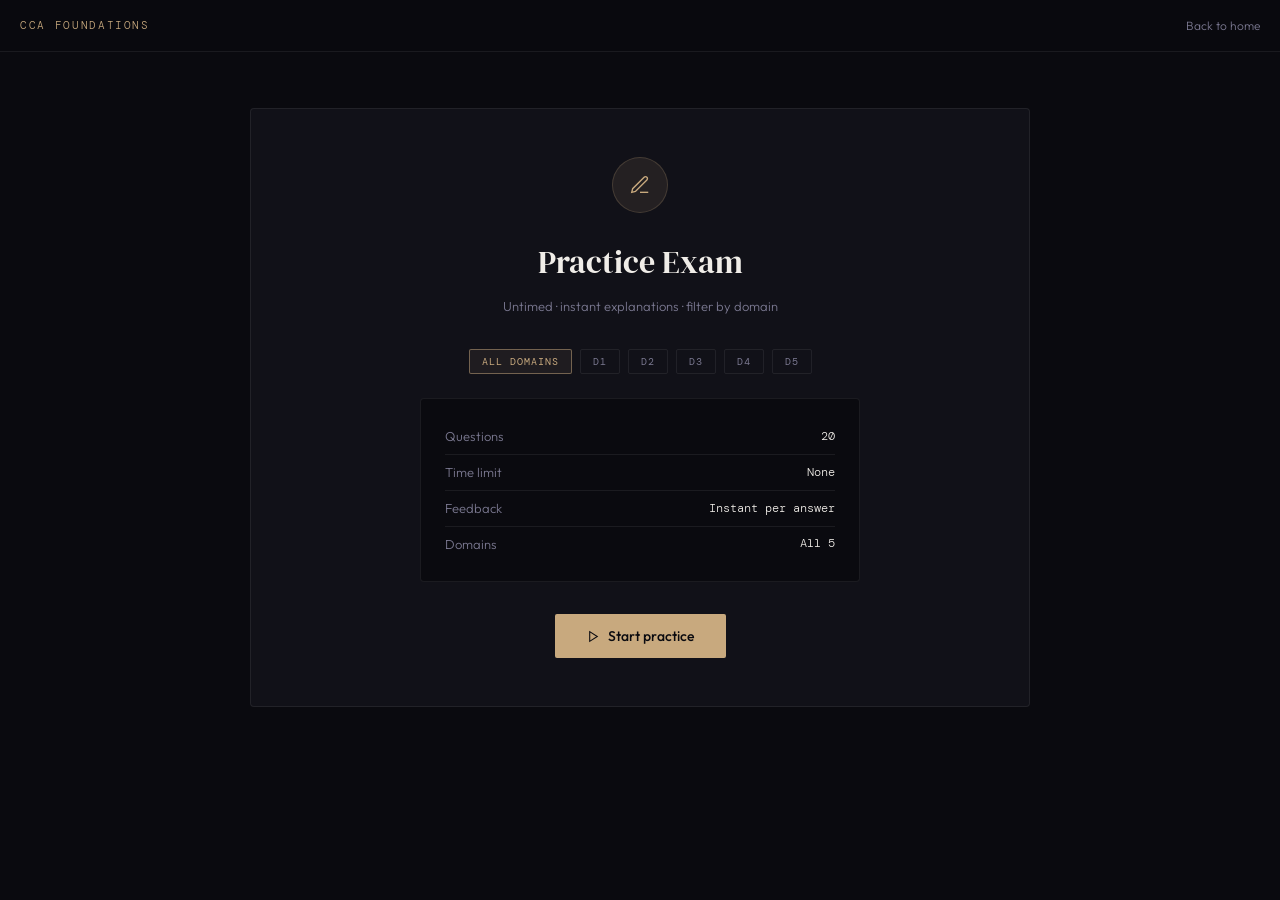
==== commit ac816a9e: "re order disclaimer" ====
--- a/practice.html
+++ b/practice.html
@@ -126,13 +126,20 @@
       }
 
       function startExam() {
-        state.queue = getQueue();
-        state.current = 0;
-        state.answers = {};
-        state.submitted = {};
-        state.flagged = new Set();
-        state.phase = "exam";
-        render();
+        function go() {
+          state.queue = getQueue();
+          state.current = 0;
+          state.answers = {};
+          state.submitted = {};
+          state.flagged = new Set();
+          state.phase = "exam";
+          render();
+        }
+        if (typeof window.ccaEnsureDisclaimerAcknowledged === "function") {
+          window.ccaEnsureDisclaimerAcknowledged(go);
+        } else {
+          go();
+        }
       }
 
       function examHTML() {
